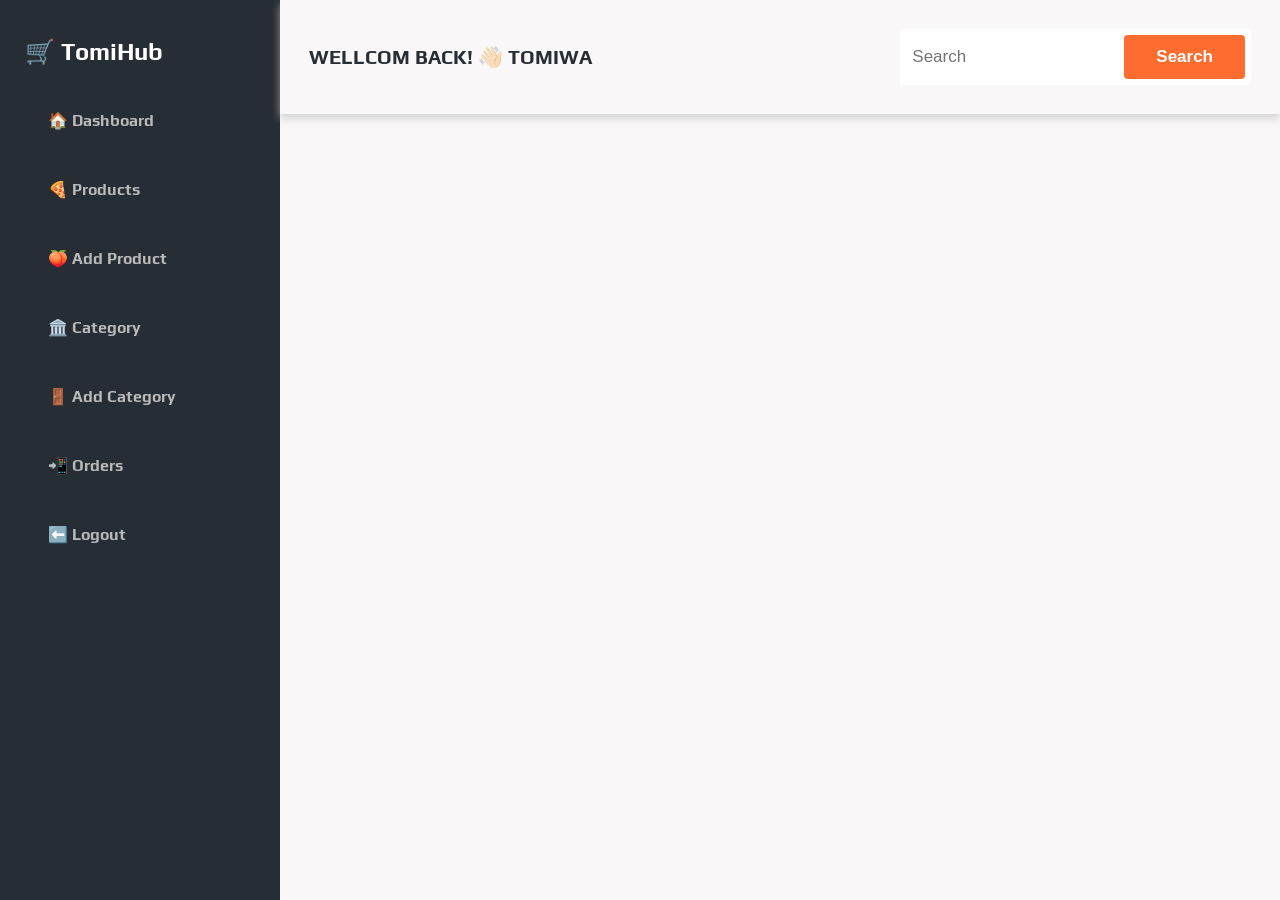
==== admin/pages/index.html @ b4db0728 "Completing Header and Sidebar" ====
<!DOCTYPE html>
<html lang="en">
<head>
  <meta charset="UTF-8">
  <meta name="viewport" content="width=device-width, initial-scale=1.0">
  <title>Admin Dashboard</title>
  <link rel="stylesheet" href="../css/variable.css">
  <link rel="stylesheet" href="../css/index.css">
</head>
<body>
  <!--====== HEADER ======== -->
  <header>
    <div class="greeting">
      WELlCOM back! 👋🏻 tomiwa
    </div>
    <div class="search-box">
      <input type="text" placeholder="Search">
      <button>Search</button>
    </div>
  </header>

  <!--=========== SIDE BAR =========== -->
  <aside>
    <div class="logo">
      🛒 TomiHub
    </div>
    <ul>
      <a href=""><li>🏠 Dashboard</li></a>
      <a href=""><li>🍕 Products</li></a>
      <a href=""><li>🍑 Add Product</li></a>
      <a href=""><li>🏛️ Category</li></a>
      <a href=""><li>🚪 Add Category</li></a>
      <a href=""><li>📲 Orders</li></a>
      <a href=""><li>⬅️ Logout</li></a>
    </ul>
  </aside>
  <main>

  </main>
</body>
</html>
---- admin/css/variable.css ----
@import url('https://fonts.googleapis.com/css2?family=Play:wght@400;700&display=swap');
:root{
  --font-family: "Play", sans-serif;
  --dark-color: #262D34;
  --light-pinkish-bg: #F9F7F7;
  --heading-fs: 1.25rem;
  --link-fs: 16px;
  --th-bg: #F6F8FB;
  --red-like-color: #FF6C2F;
}

*{
  padding: 0;
  margin: 0;
  box-sizing: border-box;
  list-style: none;
  text-decoration: none;
}
body{
  font-family: var(--font-family);
  color: var(--dark-color);
  background-color: var(--light-pinkish-bg);
}
img{
  width: 100%;
  display: block;
}
---- admin/css/index.css ----
body{
  position: relative;
}
header{
  display: flex;
  justify-content: space-between;
  align-items: center;
  position: fixed;
  left: 280px;
  right: 0;
  top: 0;
  padding: 29px;
  background-color: var(--light-pinkish-bg);
  box-shadow: 0 4px 8px rgba(196, 196, 196, 0.704);
  z-index: 9999;
}
header .greeting{
  font-size: var(--heading-fs);
  font-weight: 700;
  text-transform: uppercase;
}
header .search-box{
  padding: 6px;
  border-radius: 4px;
  font-size: 16px;
  /* border: 1px solid var(--dark-color); */
  display: flex;
  padding-left: 12px;
  background-color: white;
}
header input{
  border: none;
  background-color: transparent;
  outline: none;
  font-size: 17px;
  color: var(--dark-color);
}
header button{
  padding: 12px  32px;  
  border: none;
  background-color: var(--red-like-color);
  color: white;
  font-size: 17px;
  font-weight: 600;
  border-radius: 4px;
}
/*======== SIDE BAR ========= */
aside{
  background-color: var(--dark-color);
  position: fixed;
  top: 0;
  left: 0;
  width: 280px;
  bottom: 0;
  color: white;
  padding: 38px 25px;
}
.logo{
  font-size:  1.5rem;
  font-weight: bold;
}
aside ul{
  margin-top: 30px;
  display: flex;
  flex-direction: column;
  gap: 20px;
}
aside a{
  color: rgb(186, 186, 186);
  font-size: var(--link-fs);
  font-weight: bold;
  transition: 0.4s;
}
aside li{
  border-left: solid var(--dark-color);
  border-radius: 5px;
  padding: 15px 20px;
  transition: 0.4s;
}
aside a:hover{
  color: var(--dark-color);
  li{
    border-left: solid var(--red-like-color);
    background-color: #F9F7F7;
    transform: translateX(8px);
  }
}
/*=========== MAIN============= */
main{
  position: absolute;
  left: 280px;
  top: 120px;
  right: 0;
}
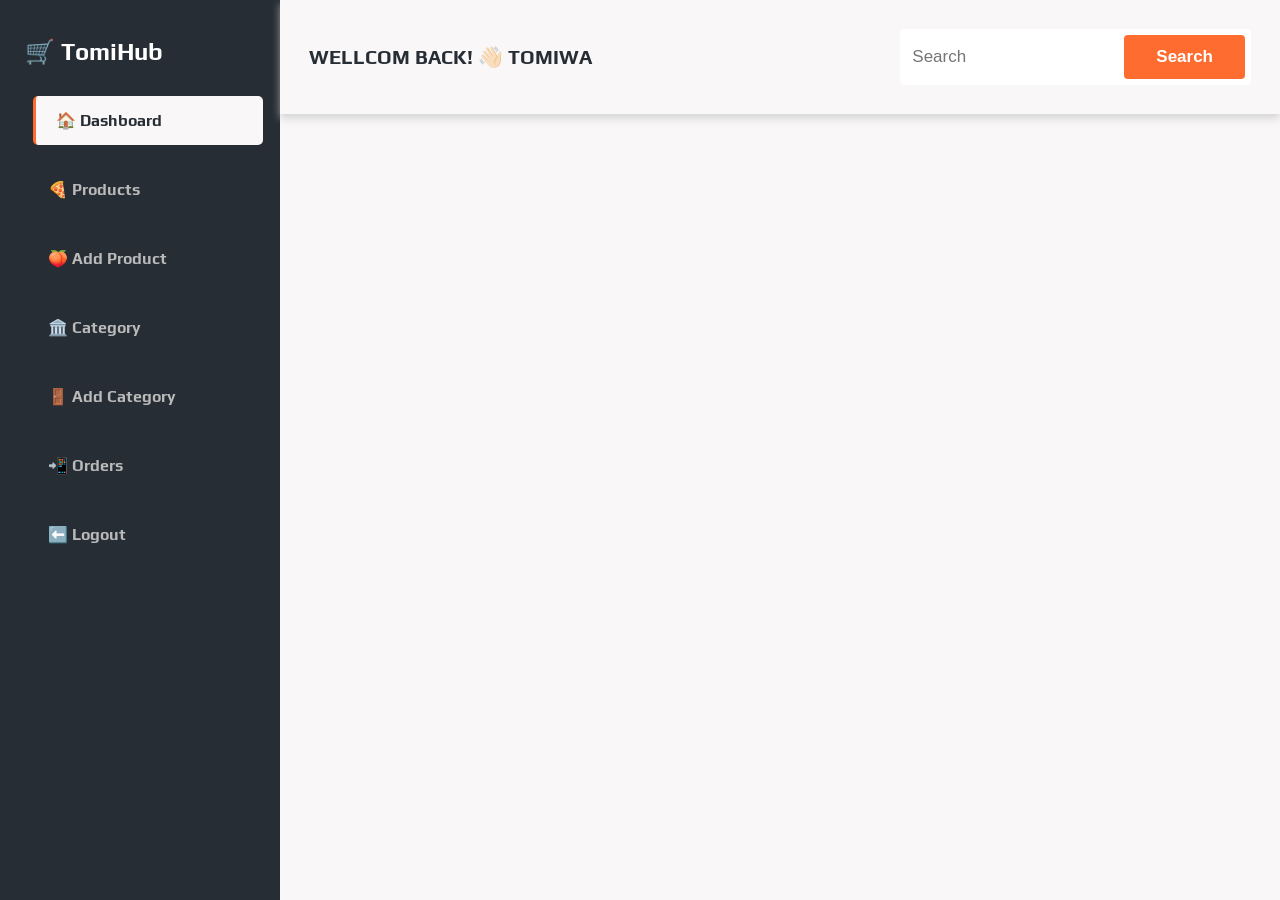
==== commit 70762198: "Duplicating Header & Sidebar to other page" ====
--- a/admin/pages/index.html
+++ b/admin/pages/index.html
@@ -4,6 +4,7 @@
   <meta charset="UTF-8">
   <meta name="viewport" content="width=device-width, initial-scale=1.0">
   <title>Admin Dashboard</title>
+  <link rel="icon" href="data:image/svg+xml,<svg xmlns='http://www.w3.org/2000/svg' viewBox='0 0 100 100'><text y='.9em' font-size='90'>🛒</text></svg>">
   <link rel="stylesheet" href="../css/variable.css">
   <link rel="stylesheet" href="../css/index.css">
 </head>
@@ -25,17 +26,17 @@
       🛒 TomiHub
     </div>
     <ul>
-      <a href=""><li>🏠 Dashboard</li></a>
-      <a href=""><li>🍕 Products</li></a>
-      <a href=""><li>🍑 Add Product</li></a>
-      <a href=""><li>🏛️ Category</li></a>
-      <a href=""><li>🚪 Add Category</li></a>
-      <a href=""><li>📲 Orders</li></a>
+      <a href="index.html" class="active"><li>🏠 Dashboard</li></a>
+      <a href="product.html"><li>🍕 Products</li></a>
+      <a href="add_product.html"><li>🍑 Add Product</li></a>
+      <a href="category.html"><li>🏛️ Category</li></a>
+      <a href="add_category.html"><li>🚪 Add Category</li></a>
+      <a href="order.html"><li>📲 Orders</li></a>
       <a href=""><li>⬅️ Logout</li></a>
     </ul>
   </aside>
   <main>
-
+    <!-- ALL YOUR CODE SHOULD BE HERE -->
   </main>
 </body>
 </html>
--- a/admin/css/index.css
+++ b/admin/css/index.css
@@ -85,6 +85,14 @@
     transform: translateX(8px);
   }
 }
+.active{
+  color: var(--dark-color);
+  li{
+    border-left: solid var(--red-like-color);
+    background-color: #F9F7F7;
+    transform: translateX(8px);
+  }
+}
 /*=========== MAIN============= */
 main{
   position: absolute;
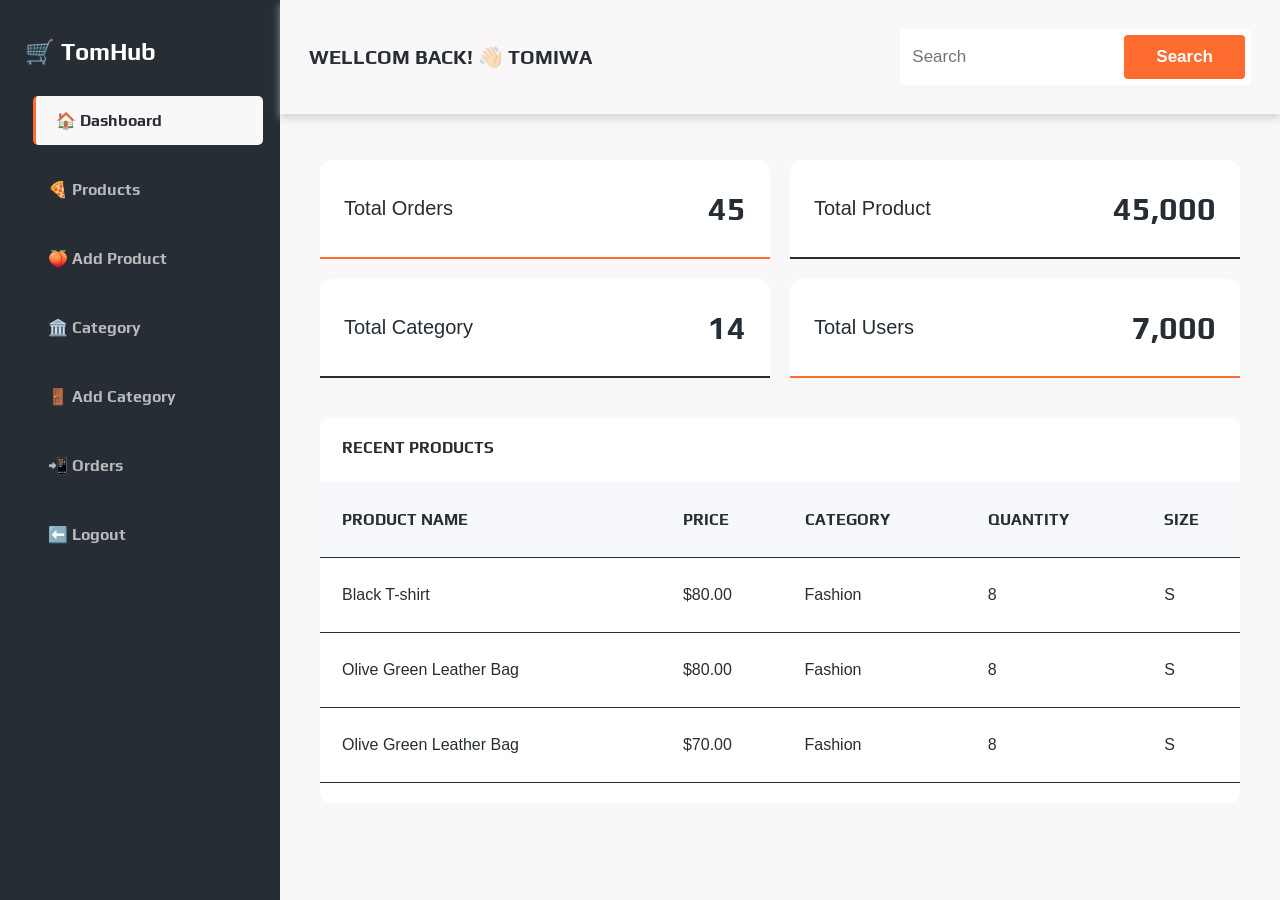
==== commit 643cb7cf: "Adding Dashboard Cards, and Recent Product Table" ====
--- a/admin/pages/index.html
+++ b/admin/pages/index.html
@@ -23,7 +23,7 @@
   <!--=========== SIDE BAR =========== -->
   <aside>
     <div class="logo">
-      🛒 TomiHub
+      🛒 TomHub
     </div>
     <ul>
       <a href="index.html" class="active"><li>🏠 Dashboard</li></a>
@@ -37,6 +37,62 @@
   </aside>
   <main>
     <!-- ALL YOUR CODE SHOULD BE HERE -->
+     <div class="statistic_container">
+      <div class="box">
+        <span>Total Orders</span>
+        <h1>45</h1>
+      </div>
+      <div class="box product_box">
+        <span>Total Product</span>
+        <h1>45,000</h1>
+      </div>
+      <div class="box category_box">
+        <span>Total Category</span>
+        <h1>14</h1>
+      </div>
+      <div class="box">
+        <span>Total Users</span>
+        <h1>7,000</h1>
+      </div>
+     </div>
+
+     <div class="table-container">
+      <h2>Recent Products</h2>
+      <table>
+        <thead>
+          <tr>
+            <th>PRODUCT NAME</th>
+            <th>PRICE</th>
+            <th>CATEGORY</th>
+            <th>QUANTITY</th>
+            <th>SIZE</th>
+          </tr>
+        </thead>
+        <tbody>
+          <tr>
+            <td>Black T-shirt</td>
+            <td>$80.00</td>
+            <td>Fashion</td>
+            <td>8</td>
+            <td>S</td>
+          </tr>
+          <tr>
+            <td>Olive Green Leather Bag</td>
+            <td>$80.00</td>
+            <td>Fashion</td>
+            <td>8</td>
+            <td>S</td>
+          </tr>
+          <tr>
+            <td>Olive Green Leather Bag</td>
+            <td>$70.00</td>
+            <td>Fashion</td>
+            <td>8</td>
+            <td>S</td>
+          </tr>
+        </tbody>
+      </table>
+     </div>
   </main>
 </body>
 </html>
--- a/admin/css/index.css
+++ b/admin/css/index.css
@@ -99,4 +99,59 @@
   left: 280px;
   top: 120px;
   right: 0;
-}+  padding-inline: 40px;
+  padding-block: 40px;;
+}
+.statistic_container{
+  display: grid;
+  grid-template-columns: repeat(2, 1fr);
+  gap: 20px;
+  /* margin-top: 40px; */
+}
+ .box{
+  background-color: white;
+  padding: 30px 24px;
+  border-top-left-radius: 12px;
+  border-top-right-radius: 12px;
+  display: flex;
+  justify-content: space-between;
+  align-items: center;
+  border-bottom: 2px solid var(--red-like-color);
+}
+.product_box , .category_box{
+  border-bottom: 2px solid var(--dark-color);
+}
+.box span{
+  font-size: 20px;
+}
+.table-container{
+  background-color: white;
+  margin-top: 40px;
+  padding-block: 20px;
+  border-radius: 10px;
+}
+h2{
+  font-size: var(--link-fs);
+  padding-inline:  22px;
+  padding-block: 0 25px;
+  text-transform: uppercase;
+}
+table{
+  width: 100%;
+  font-size: var(--link-fs);
+  border-collapse: collapse;
+
+}
+thead{
+  background-color: var(--th-bg);
+}
+
+td,th{
+  padding-block: 28px;
+  padding-left: 22px;
+  text-align: left;
+  border-bottom: 1px solid var(--dark-color);
+}
+tr:hover{
+  background-color: rgba(241, 241, 241, 0.637);
+}
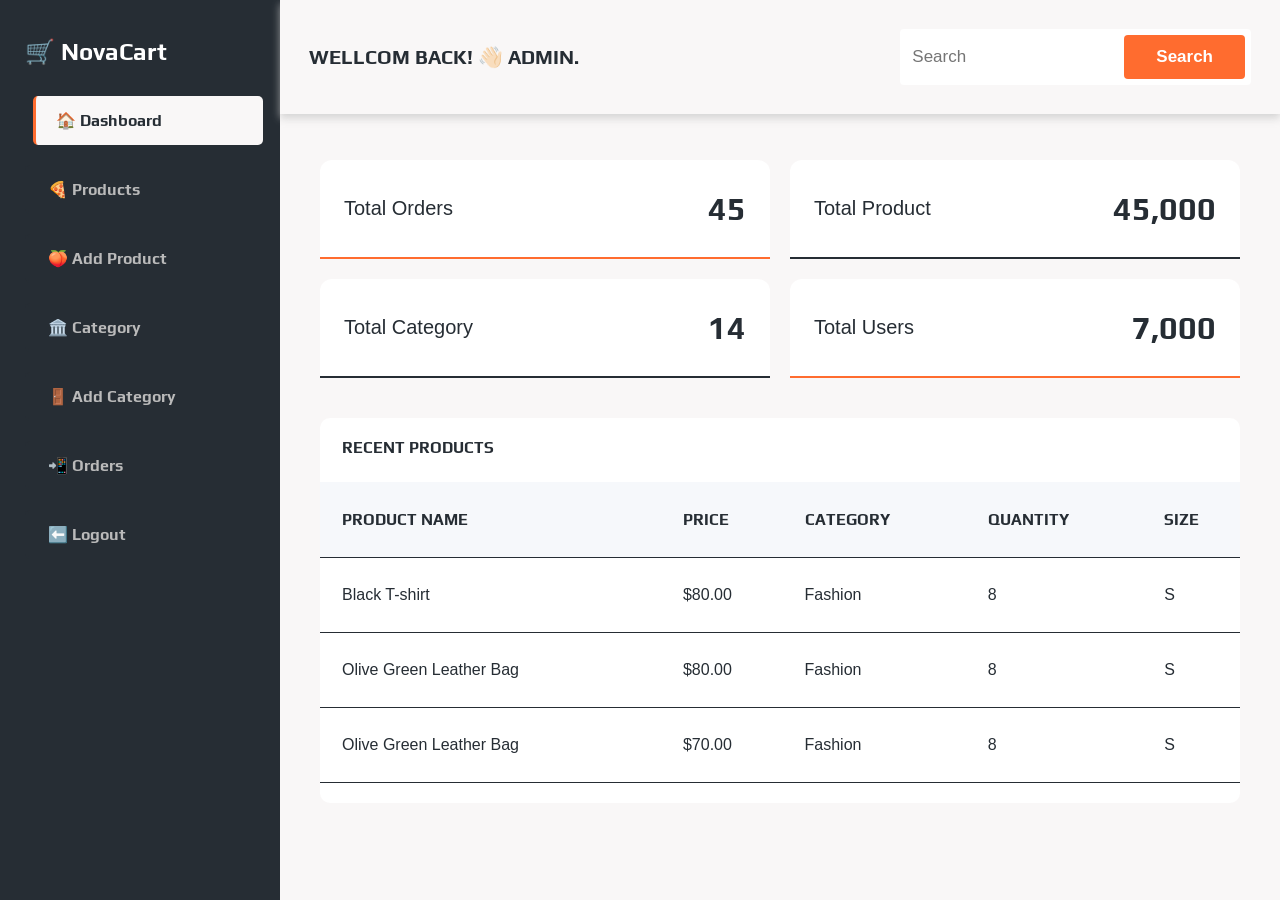
==== commit 35002600: "Adding tomiwa order and login code" ====
--- a/admin/pages/index.html
+++ b/admin/pages/index.html
@@ -12,7 +12,7 @@
   <!--====== HEADER ======== -->
   <header>
     <div class="greeting">
-      WELlCOM back! 👋🏻 tomiwa
+      WELlCOM back! 👋🏻 Admin.
     </div>
     <div class="search-box">
       <input type="text" placeholder="Search">
@@ -23,7 +23,7 @@
   <!--=========== SIDE BAR =========== -->
   <aside>
     <div class="logo">
-      🛒 TomHub
+      🛒 NovaCart
     </div>
     <ul>
       <a href="index.html" class="active"><li>🏠 Dashboard</li></a>
